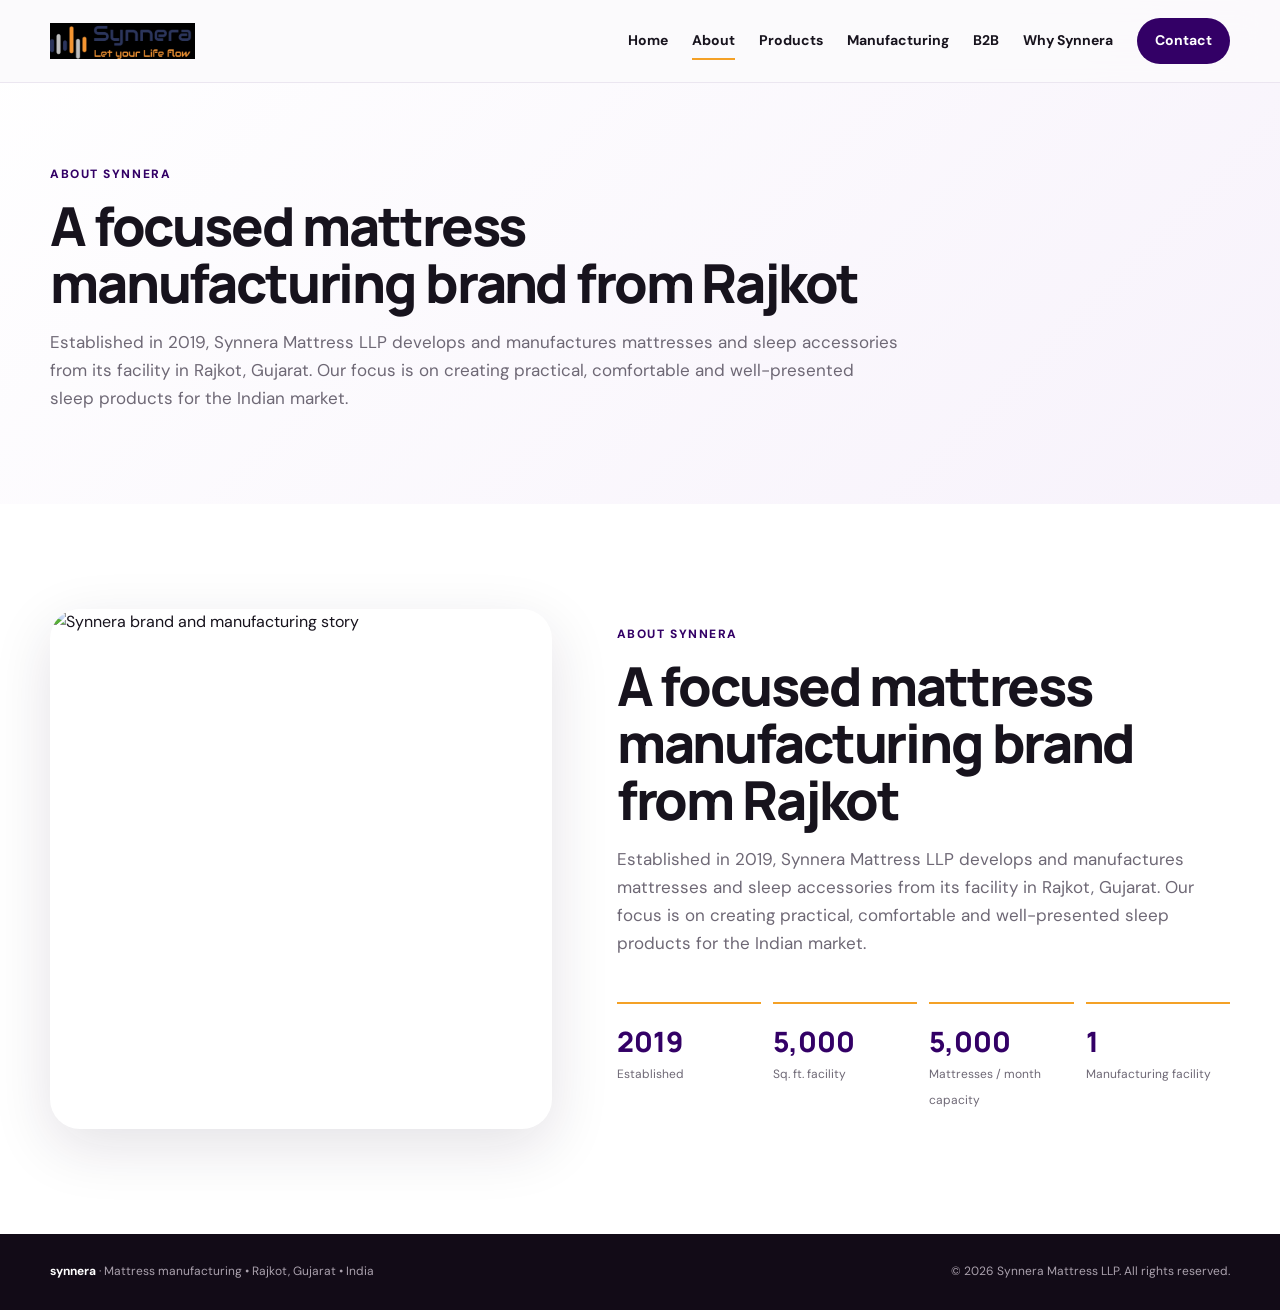
==== about.html @ 36e6f5ad "Convert Synnera site to multi-page navigation with responsive mobile menu" ====
<!doctype html>
<html lang="en"><head>
  <meta charset="utf-8"><meta name="viewport" content="width=device-width,initial-scale=1"><meta name="theme-color" content="#330066">
  <meta name="description" content="About Synnera Mattress LLP, a focused mattress manufacturing brand from Rajkot, Gujarat.">
  <title>About | Synnera Mattress LLP</title><link rel="icon" href="/assets/synnera-logo.png">
  <link rel="preconnect" href="https://fonts.googleapis.com"><link rel="preconnect" href="https://fonts.gstatic.com" crossorigin>
  <link href="https://fonts.googleapis.com/css2?family=DM+Sans:wght@400;500;600;700&family=Manrope:wght@500;600;700;800&display=swap" rel="stylesheet"><link rel="stylesheet" href="/styles.css">
</head><body><div id="app"><div class="loading"><span></span><span></span><span></span></div></div><script src="/app.js"></script></body></html>
---- styles.css ----
:root{--purple:#330066;--gold:#f4a126;--ink:#17131d;--muted:#6e6875;--paper:#fbfafc;--line:#e9e4ed;--white:#fff;--shadow:0 18px 60px rgba(31,14,52,.12);--radius:26px}
*{box-sizing:border-box}html{scroll-behavior:smooth}body{margin:0;background:var(--paper);color:var(--ink);font-family:"DM Sans",sans-serif;line-height:1.65}a{color:inherit;text-decoration:none}img{max-width:100%;display:block}.container{width:min(1180px,calc(100% - 48px));margin:auto}.nav{position:fixed;z-index:20;top:0;left:0;right:0;background:rgba(251,250,252,.9);backdrop-filter:blur(18px);border-bottom:1px solid rgba(51,0,102,.08)}.nav-inner{height:82px;display:flex;align-items:center;justify-content:space-between}.brand-link{display:block}.logo{width:145px;max-height:55px;object-fit:contain}.nav-links{display:flex;align-items:center;gap:24px;font-size:14px;font-weight:700}.nav-links a{padding:9px 0;position:relative}.nav-links a:after{content:"";position:absolute;left:0;right:100%;bottom:2px;height:2px;background:var(--gold);transition:right .2s}.nav-links a:hover:after,.nav-links a.active:after{right:0}.nav-links .nav-cta{color:#fff;background:var(--purple);border-radius:99px;padding:11px 18px}.nav-links .nav-cta:after{display:none}.menu{display:none;border:0;background:none;padding:10px;cursor:pointer}.menu span{display:block;width:24px;height:2px;background:var(--purple);margin:5px 0;transition:.2s}.menu.is-open span:first-child{transform:translateY(7px) rotate(45deg)}.menu.is-open span:nth-child(2){opacity:0}.menu.is-open span:last-child{transform:translateY(-7px) rotate(-45deg)}.hero{padding:150px 0 80px;position:relative;overflow:hidden;background:radial-gradient(circle at 78% 30%,rgba(244,161,38,.16),transparent 30%),linear-gradient(135deg,#fff 0%,#f7f2fb 100%)}.hero-grid{display:grid;grid-template-columns:1fr 1fr;gap:75px;align-items:center}.eyebrow{color:var(--purple);font-weight:800;text-transform:uppercase;letter-spacing:.13em;font-size:12px}.hero h1{font:800 clamp(52px,7vw,92px)/.94 Manrope,sans-serif;letter-spacing:-.06em;margin:15px 0}.hero h2{font:700 clamp(20px,2.5vw,31px)/1.2 Manrope,sans-serif;margin:0 0 20px;color:var(--purple)}.lead{font-size:18px;max-width:620px;color:var(--muted)}.actions{display:flex;flex-wrap:wrap;gap:12px;margin-top:30px}.btn{border:0;border-radius:99px;padding:14px 22px;font:700 14px "DM Sans",sans-serif;display:inline-block;cursor:pointer}.btn-primary{background:var(--gold);color:#241300}.btn-secondary{border:1px solid var(--purple);color:var(--purple)}.hero-photo,.about-photo,.factory-photo{border-radius:30px;overflow:hidden;position:relative;box-shadow:var(--shadow)}.hero-photo{min-height:530px}.hero-photo img,.about-photo img,.factory-photo img{width:100%;height:100%;object-fit:cover}.hero-badge{position:absolute;left:20px;bottom:20px;background:#fff;padding:15px 18px;border-radius:16px;box-shadow:var(--shadow)}.hero-badge strong,.hero-badge small{display:block}.hero-badge small{color:var(--muted);font-size:12px}.home-links,.about,.products,.capabilities,.why{padding:105px 0}.home-links{background:#fff}.section-head{max-width:780px;margin-bottom:45px}.section-head h2,.page-intro h2{font:800 clamp(34px,4.2vw,56px)/1.06 Manrope,sans-serif;letter-spacing:-.04em;margin:12px 0 16px}.section-head p{color:var(--muted);font-size:17px}.link-grid{display:grid;grid-template-columns:repeat(3,1fr);gap:18px}.link-grid a{border:1px solid var(--line);border-radius:22px;padding:28px;background:var(--paper);transition:transform .2s,box-shadow .2s}.link-grid a:hover{transform:translateY(-4px);box-shadow:var(--shadow)}.link-grid span,.why-icon{color:var(--gold);font-weight:800}.link-grid h3{font:700 23px/1.2 Manrope,sans-serif;color:var(--purple)}.link-grid p{color:var(--muted)}.page-intro{padding:165px 0 75px;background:linear-gradient(135deg,#fff,#f7f2fb)}.page-intro .section-head{margin:0;max-width:850px}.about{background:#fff}.about-grid{display:grid;grid-template-columns:.9fr 1.1fr;gap:65px;align-items:center}.about-photo{height:520px}.stats{display:grid;grid-template-columns:repeat(4,1fr);gap:12px;margin-top:30px}.stat{padding-top:18px;border-top:2px solid var(--gold)}.stat strong{display:block;color:var(--purple);font:800 28px Manrope,sans-serif}.stat span{font-size:12px;color:var(--muted)}.products{background:var(--paper)}.product-grid{display:grid;grid-template-columns:repeat(3,1fr);gap:22px}.product-card{background:#fff;border:1px solid var(--line);border-radius:26px;overflow:hidden}.product-card>img{height:230px;width:100%;object-fit:cover}.product-body{padding:22px}.pill{font-size:11px;color:var(--purple);font-weight:800;text-transform:uppercase;letter-spacing:.1em}.product-body h3{font:700 22px/1.2 Manrope,sans-serif;margin:9px 0}.product-body p,.step p,.why-card p{color:var(--muted)}.features{display:flex;flex-wrap:wrap;gap:7px}.features span{background:#f3edf8;border-radius:99px;padding:5px 9px;font-size:11px}.manufacturing{padding:105px 0;background:#1a1021;color:#fff}.manufacturing .eyebrow{color:var(--gold)}.manufacturing .section-head p{color:#c6becb}.manufacturing-grid{display:grid;grid-template-columns:1fr .9fr;gap:60px;align-items:center}.steps{display:grid;gap:18px}.step{display:flex;gap:16px}.step-num{color:var(--gold);font-weight:800;font-size:13px;min-width:28px}.step h3{margin:0;font:700 20px Manrope,sans-serif}.step p{margin:5px 0}.factory-photo{height:560px}.capabilities{background:linear-gradient(135deg,#f7f0fb,#fff)}.cap-grid{display:grid;grid-template-columns:.9fr 1.1fr;gap:55px;align-items:start}.cap-list{display:grid;grid-template-columns:repeat(2,1fr);gap:12px}.cap-item{padding:19px 20px;background:#fff;border:1px solid var(--line);border-radius:14px;font-weight:700;color:var(--purple)}.why{background:#fff}.why-grid{display:grid;grid-template-columns:repeat(3,1fr);gap:18px}.why-card{padding:27px;border:1px solid var(--line);border-radius:22px}.why-icon{font-size:18px}.why-card h3{font:700 20px Manrope,sans-serif}.contact{padding:105px 0;background:var(--purple);color:#fff}.contact .eyebrow{color:var(--gold)}.contact h2{font:800 clamp(38px,4vw,58px)/1.05 Manrope,sans-serif;letter-spacing:-.04em}.contact-copy{color:#ddd2e2;max-width:560px}.contact-grid{display:grid;grid-template-columns:1fr .9fr;gap:60px;align-items:start}.contact-links{display:grid;gap:10px;margin-top:28px}.contact-links a{color:#fff}.form{background:#fff;color:var(--ink);padding:30px;border-radius:24px}.form h3{font:700 24px Manrope,sans-serif;margin-top:0}.field{display:grid;gap:5px;margin:13px 0}.field label{font-size:12px;font-weight:700}.field input,.field textarea{border:1px solid var(--line);border-radius:10px;padding:12px;font:inherit}.field textarea{min-height:110px;resize:vertical}.form-note{font-size:11px;color:#777;margin:12px 0 0}.hidden{display:none}footer{background:#120b17;color:#aaa1ad;padding:28px 0}.footer-inner{display:flex;justify-content:space-between;gap:20px;align-items:center;font-size:12px}.footer-inner strong{color:#fff}.loading{padding:140px;text-align:center}.loading span{display:inline-block;width:8px;height:8px;background:var(--gold);border-radius:50%;margin:4px;animation:b 1s infinite alternate}.loading span:nth-child(2){animation-delay:.2s}.loading span:nth-child(3){animation-delay:.4s}@keyframes b{to{transform:translateY(-8px)}}.error{font-family:Arial;padding:40px;max-width:800px;margin:auto}
@media(max-width:900px){.container{width:min(100% - 36px,1180px)}.menu{display:block}.nav-links{display:none;position:absolute;top:82px;left:0;right:0;padding:14px 18px 22px;background:rgba(251,250,252,.98);border-bottom:1px solid var(--line);box-shadow:0 16px 30px rgba(31,14,52,.1);flex-direction:column;align-items:stretch;gap:4px}.nav-links.mobile-open{display:flex}.nav-links a{padding:12px 4px}.nav-links .nav-cta{padding:12px 15px;text-align:center;margin-top:5px}.hero{padding-top:130px}.hero-grid,.about-grid,.manufacturing-grid,.cap-grid,.contact-grid{grid-template-columns:1fr}.hero-photo{min-height:420px}.factory-photo{height:400px}.product-grid{grid-template-columns:repeat(2,1fr)}.why-grid{grid-template-columns:repeat(2,1fr)}}
@media(max-width:620px){.container{width:min(100% - 28px,1180px)}.hero h1{font-size:52px}.hero-grid{gap:34px}.home-links,.about,.products,.capabilities,.why,.manufacturing,.contact{padding:75px 0}.page-intro{padding:135px 0 55px}.product-grid,.why-grid,.link-grid,.cap-list{grid-template-columns:1fr}.stats{grid-template-columns:repeat(2,1fr)}.hero-photo{min-height:330px}.about-photo{height:360px}.factory-photo{height:300px}.footer-inner{align-items:flex-start;flex-direction:column}.logo{width:125px}}
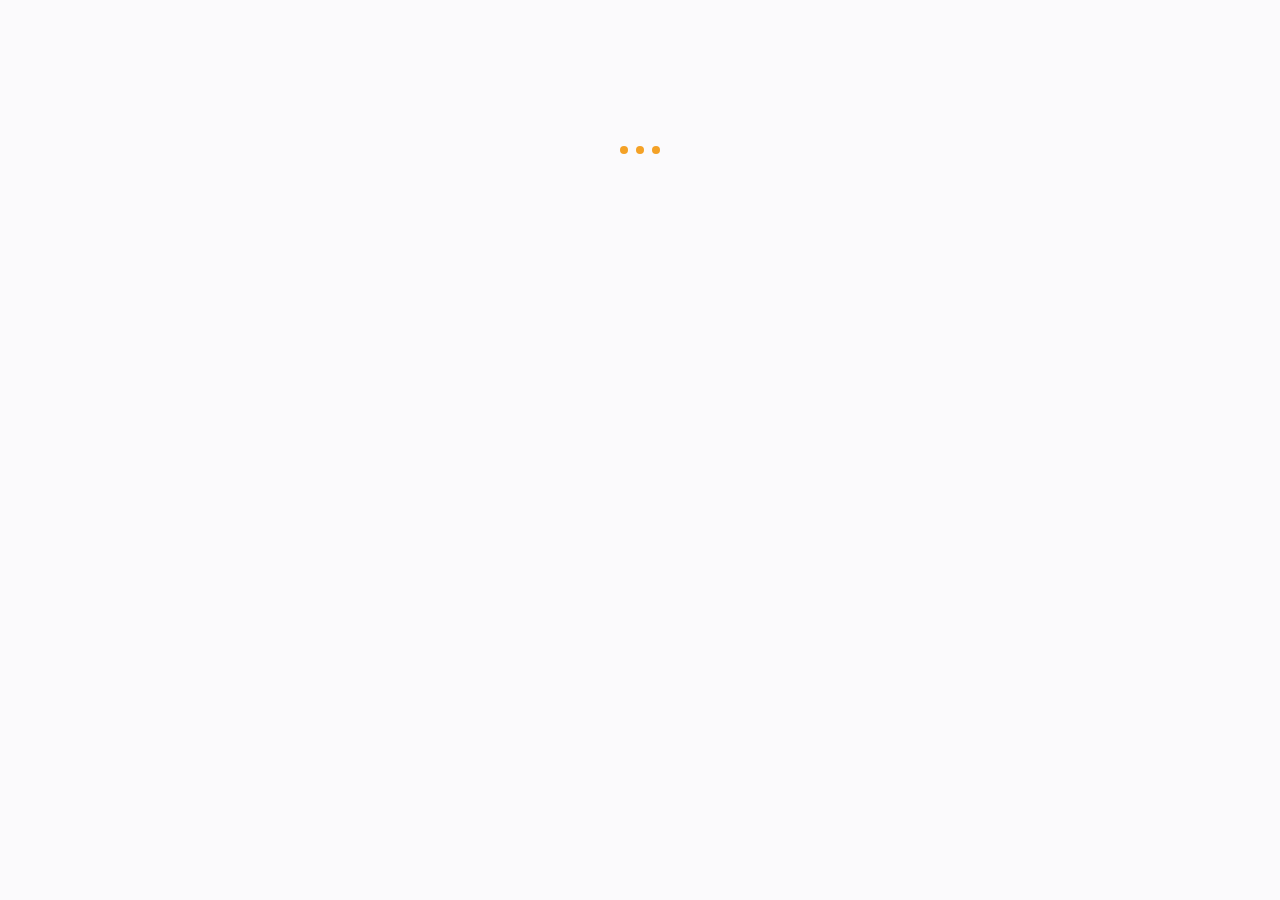
==== commit 7d81f282: "Switch Synnera logo references from PNG to SVG asset and update favicon usage" ====
--- a/about.html
+++ b/about.html
@@ -2,7 +2,7 @@
 <html lang="en"><head>
   <meta charset="utf-8"><meta name="viewport" content="width=device-width,initial-scale=1"><meta name="theme-color" content="#330066">
   <meta name="description" content="About Synnera Mattress LLP, a focused mattress manufacturing brand from Rajkot, Gujarat.">
-  <title>About | Synnera Mattress LLP</title><link rel="icon" href="/assets/synnera-logo.png">
+  <title>About | Synnera Mattress LLP</title><link rel="icon" type="image/svg+xml" href="/assets/synnera-logo.svg">
   <link rel="preconnect" href="https://fonts.googleapis.com"><link rel="preconnect" href="https://fonts.gstatic.com" crossorigin>
   <link href="https://fonts.googleapis.com/css2?family=DM+Sans:wght@400;500;600;700&family=Manrope:wght@500;600;700;800&display=swap" rel="stylesheet"><link rel="stylesheet" href="/styles.css">
 </head><body><div id="app"><div class="loading"><span></span><span></span><span></span></div></div><script src="/app.js"></script></body></html>
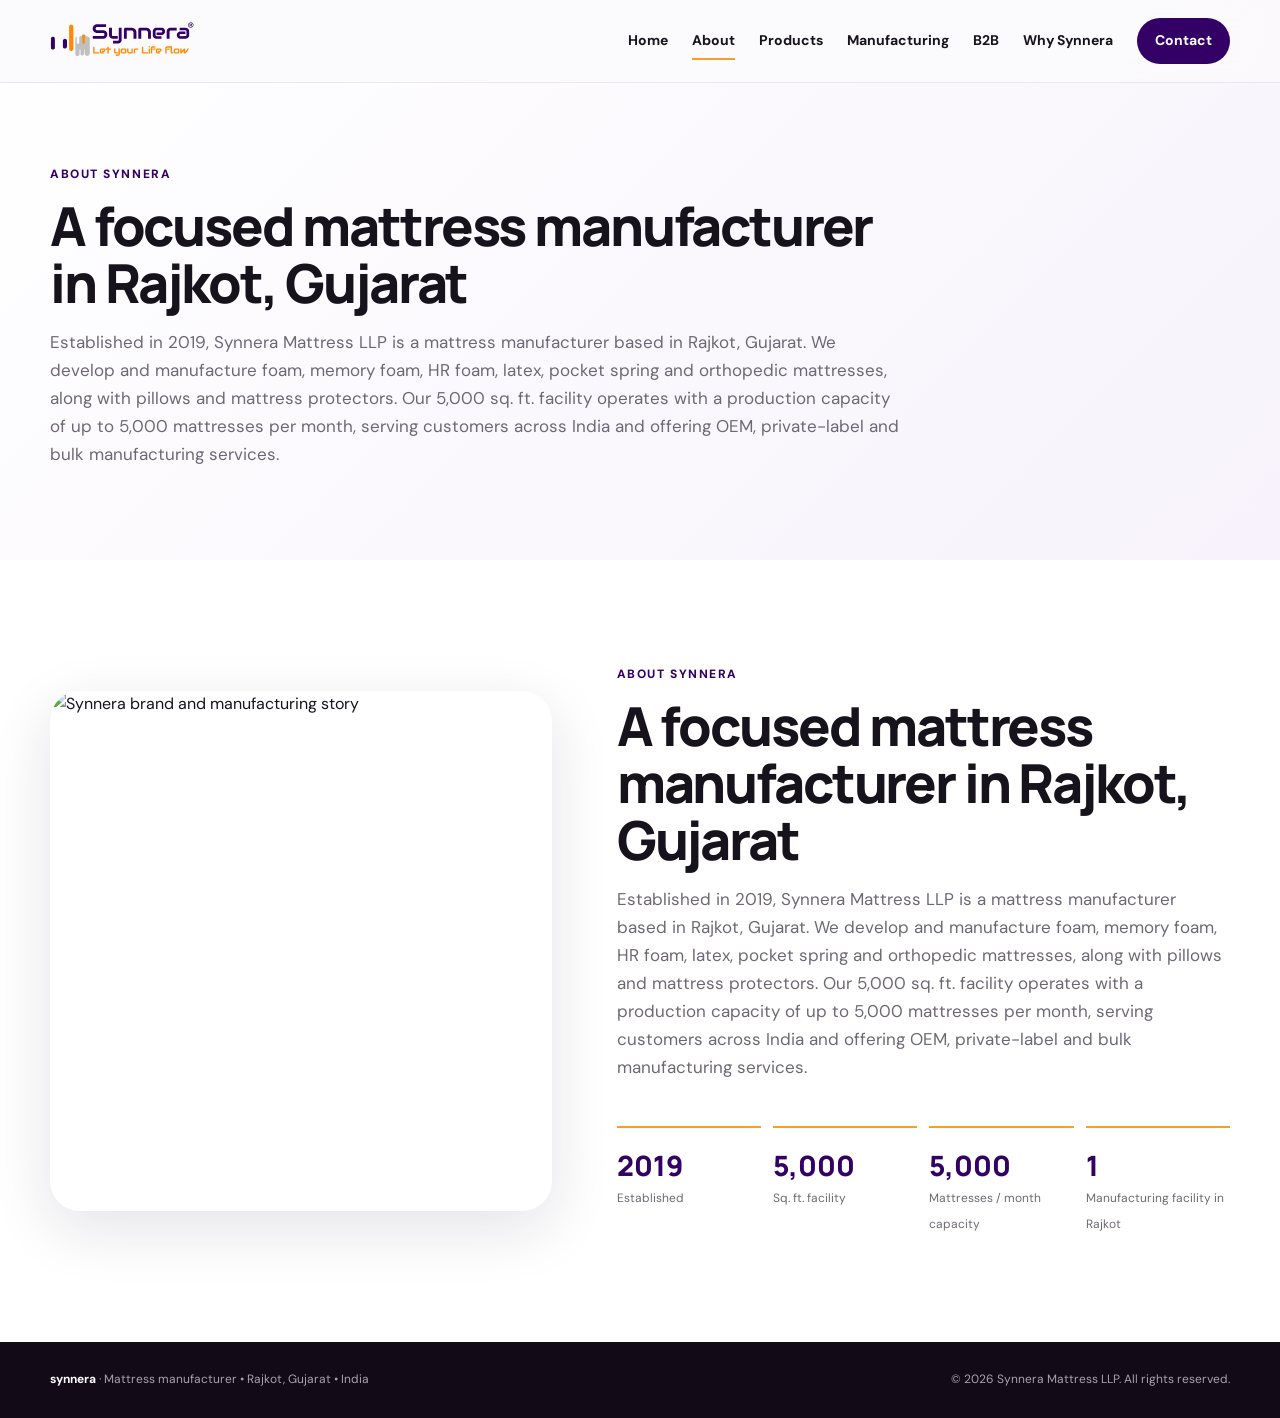
==== commit c2c92795: "Improve technical and on-page SEO for Synnera website" ====
--- a/about.html
+++ b/about.html
@@ -1,8 +1,41 @@
 <!doctype html>
-<html lang="en"><head>
-  <meta charset="utf-8"><meta name="viewport" content="width=device-width,initial-scale=1"><meta name="theme-color" content="#330066">
-  <meta name="description" content="About Synnera Mattress LLP, a focused mattress manufacturing brand from Rajkot, Gujarat.">
-  <title>About | Synnera Mattress LLP</title><link rel="icon" type="image/svg+xml" href="/assets/synnera-logo.svg">
-  <link rel="preconnect" href="https://fonts.googleapis.com"><link rel="preconnect" href="https://fonts.gstatic.com" crossorigin>
-  <link href="https://fonts.googleapis.com/css2?family=DM+Sans:wght@400;500;600;700&family=Manrope:wght@500;600;700;800&display=swap" rel="stylesheet"><link rel="stylesheet" href="/styles.css">
-</head><body><div id="app"><div class="loading"><span></span><span></span><span></span></div></div><script src="/app.js"></script></body></html>
+<html lang="en">
+<head>
+  <meta charset="utf-8">
+  <meta name="viewport" content="width=device-width,initial-scale=1">
+  <meta name="theme-color" content="#330066">
+  <title>About Synnera | Mattress Manufacturing Company in Rajkot</title>
+  <meta name="description" content="Learn about Synnera Mattress LLP, a mattress manufacturing company established in 2019 in Rajkot, Gujarat, serving customers and B2B partners across India.">
+  <meta name="robots" content="index, follow">
+  <link rel="canonical" href="https://synnera.com/about.html">
+  <meta property="og:title" content="About Synnera | Mattress Manufacturing Company in Rajkot">
+  <meta property="og:description" content="Learn about Synnera Mattress LLP, a mattress manufacturing company established in 2019 in Rajkot, Gujarat.">
+  <meta property="og:url" content="https://synnera.com/about.html">
+  <meta property="og:type" content="website">
+  <meta property="og:site_name" content="Synnera">
+  <meta property="og:image" content="https://synnera.com/assets/synnera-logo.svg">
+  <meta name="twitter:card" content="summary_large_image">
+  <meta name="twitter:title" content="About Synnera | Mattress Manufacturing Company in Rajkot">
+  <meta name="twitter:description" content="Learn about Synnera Mattress LLP, a mattress manufacturing company established in 2019 in Rajkot, Gujarat.">
+  <meta name="twitter:image" content="https://synnera.com/assets/synnera-logo.svg">
+  <link rel="icon" type="image/svg+xml" href="/assets/synnera-logo.svg">
+  <link rel="preconnect" href="https://fonts.googleapis.com">
+  <link rel="preconnect" href="https://fonts.gstatic.com" crossorigin>
+  <link href="https://fonts.googleapis.com/css2?family=DM+Sans:wght@400;500;600;700&family=Manrope:wght@500;600;700;800&display=swap" rel="stylesheet">
+  <link rel="stylesheet" href="/styles.css">
+  <script type="application/ld+json">
+  {
+    "@context": "https://schema.org",
+    "@type": "BreadcrumbList",
+    "itemListElement": [
+      {"@type": "ListItem", "position": 1, "name": "Home", "item": "https://synnera.com/"},
+      {"@type": "ListItem", "position": 2, "name": "About", "item": "https://synnera.com/about.html"}
+    ]
+  }
+  </script>
+</head>
+<body>
+  <div id="app"><div class="loading"><span></span><span></span><span></span></div></div>
+  <script src="/app.js"></script>
+</body>
+</html>
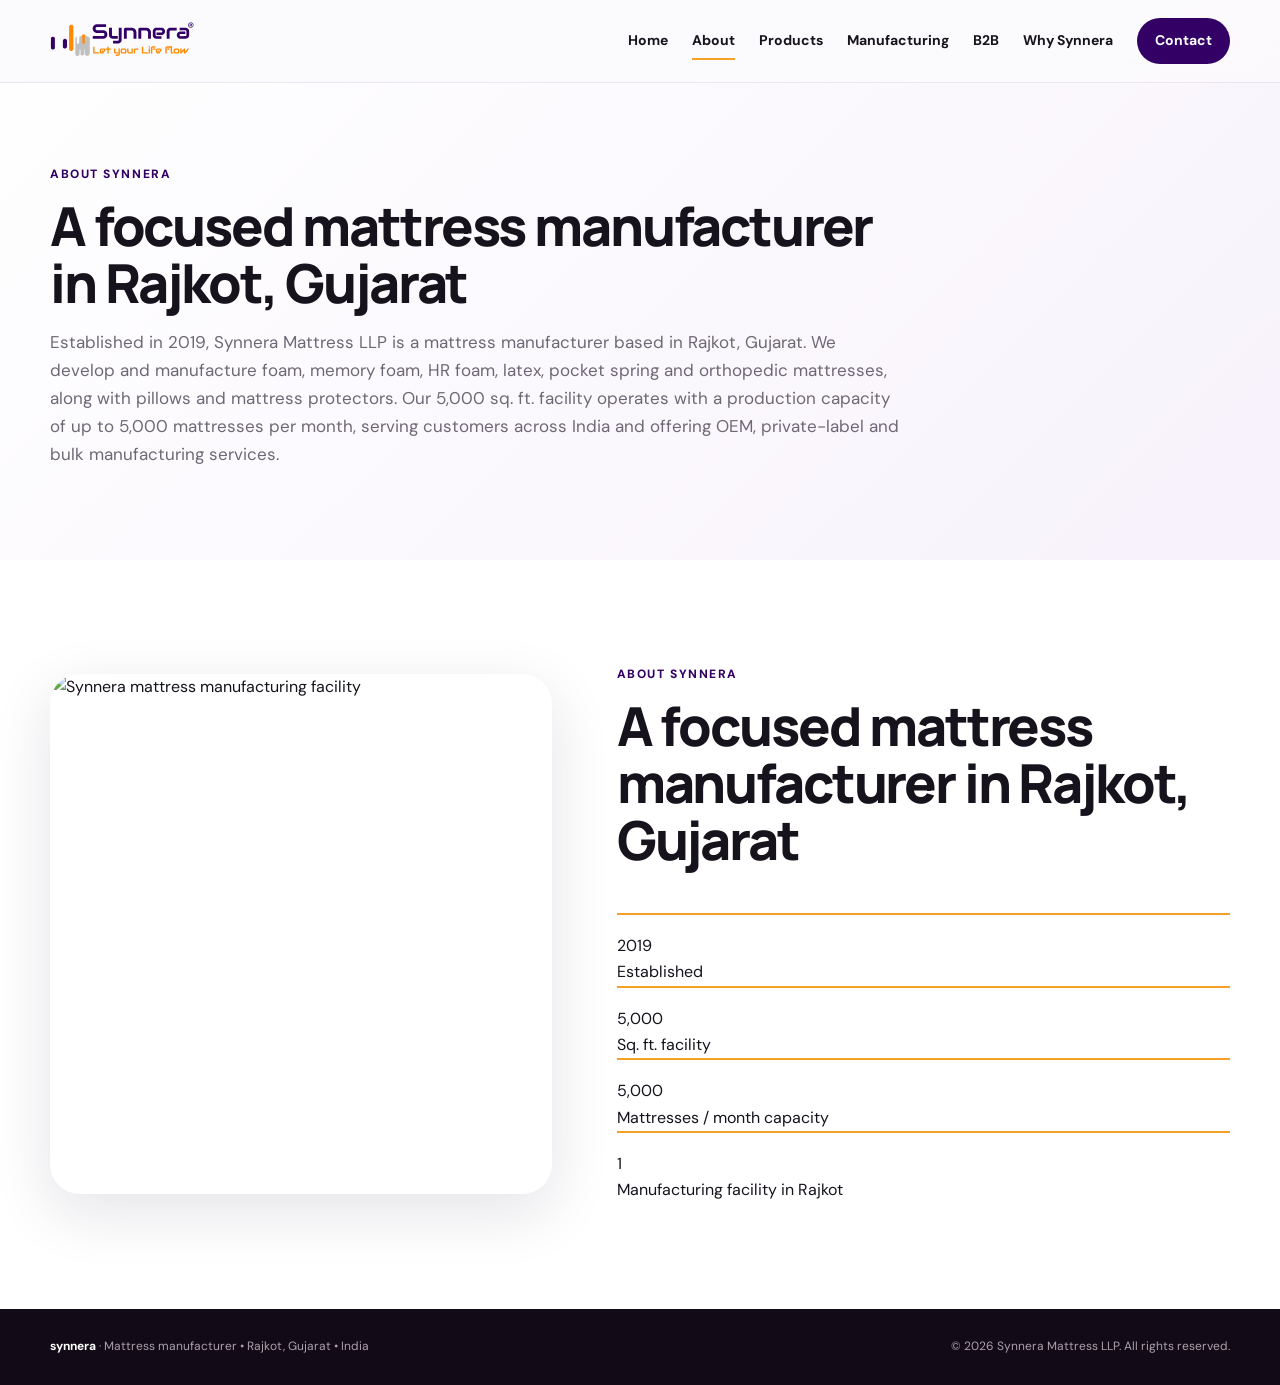
==== commit 3377d003: "SEO + AI/Entity Visibility Upgrade: Canonical www domain, fix JavaScript title overwrite, strengthen" ====
--- a/about.html
+++ b/about.html
@@ -7,17 +7,17 @@
   <title>About Synnera | Mattress Manufacturing Company in Rajkot</title>
   <meta name="description" content="Learn about Synnera Mattress LLP, a mattress manufacturing company established in 2019 in Rajkot, Gujarat, serving customers and B2B partners across India.">
   <meta name="robots" content="index, follow">
-  <link rel="canonical" href="https://synnera.com/about.html">
+  <link rel="canonical" href="https://www.synnera.com/about.html">
   <meta property="og:title" content="About Synnera | Mattress Manufacturing Company in Rajkot">
   <meta property="og:description" content="Learn about Synnera Mattress LLP, a mattress manufacturing company established in 2019 in Rajkot, Gujarat.">
-  <meta property="og:url" content="https://synnera.com/about.html">
+  <meta property="og:url" content="https://www.synnera.com/about.html">
   <meta property="og:type" content="website">
   <meta property="og:site_name" content="Synnera">
-  <meta property="og:image" content="https://synnera.com/assets/synnera-logo.svg">
+  <meta property="og:image" content="https://www.synnera.com/assets/synnera-logo.svg">
   <meta name="twitter:card" content="summary_large_image">
   <meta name="twitter:title" content="About Synnera | Mattress Manufacturing Company in Rajkot">
   <meta name="twitter:description" content="Learn about Synnera Mattress LLP, a mattress manufacturing company established in 2019 in Rajkot, Gujarat.">
-  <meta name="twitter:image" content="https://synnera.com/assets/synnera-logo.svg">
+  <meta name="twitter:image" content="https://www.synnera.com/assets/synnera-logo.svg">
   <link rel="icon" type="image/svg+xml" href="/assets/synnera-logo.svg">
   <link rel="preconnect" href="https://fonts.googleapis.com">
   <link rel="preconnect" href="https://fonts.gstatic.com" crossorigin>
@@ -28,8 +28,8 @@
     "@context": "https://schema.org",
     "@type": "BreadcrumbList",
     "itemListElement": [
-      {"@type": "ListItem", "position": 1, "name": "Home", "item": "https://synnera.com/"},
-      {"@type": "ListItem", "position": 2, "name": "About", "item": "https://synnera.com/about.html"}
+      {"@type": "ListItem", "position": 1, "name": "Home", "item": "https://www.synnera.com/"},
+      {"@type": "ListItem", "position": 2, "name": "About", "item": "https://www.synnera.com/about.html"}
     ]
   }
   </script>
@@ -38,4 +38,4 @@
   <div id="app"><div class="loading"><span></span><span></span><span></span></div></div>
   <script src="/app.js"></script>
 </body>
-</html>+</html>
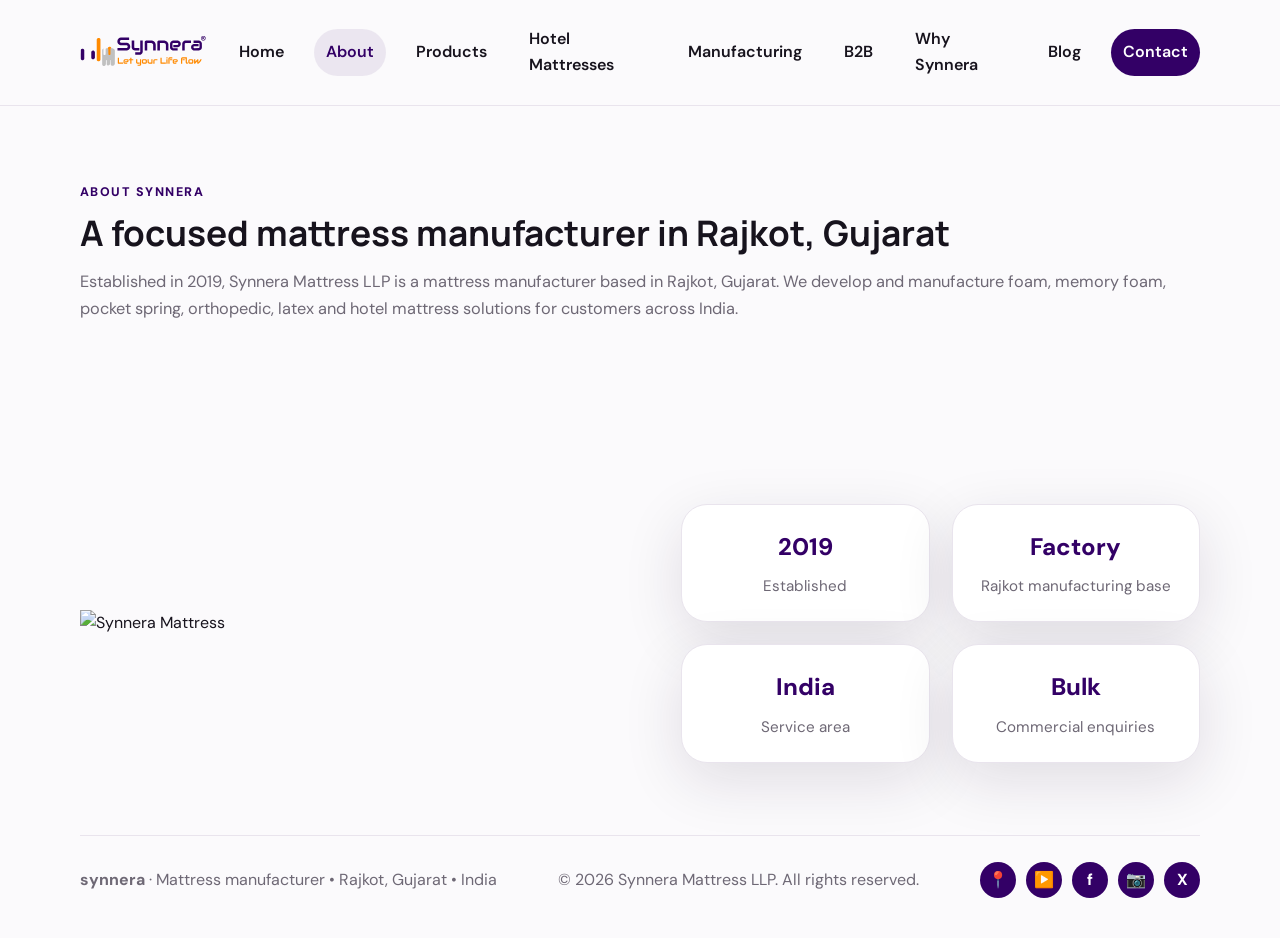
==== commit 2f3cfea3: "Fix Facebook/Twitter link previews by using JPG image instead of SVG" ====
--- a/about.html
+++ b/about.html
@@ -13,11 +13,14 @@
   <meta property="og:url" content="https://www.synnera.com/about.html">
   <meta property="og:type" content="website">
   <meta property="og:site_name" content="Synnera">
-  <meta property="og:image" content="https://www.synnera.com/assets/synnera-logo.svg">
+  <meta property="og:image" content="https://www.synnera.com/assets/og-image.jpg">
+  <meta property="og:image:width" content="1200">
+  <meta property="og:image:height" content="630">
+  <meta property="og:image:alt" content="Synnera - Let your Life Flow, mattress manufacturer in India">
   <meta name="twitter:card" content="summary_large_image">
   <meta name="twitter:title" content="About Synnera | Mattress Manufacturing Company in Rajkot">
   <meta name="twitter:description" content="Learn about Synnera Mattress LLP, a mattress manufacturing company established in 2019 in Rajkot, Gujarat.">
-  <meta name="twitter:image" content="https://www.synnera.com/assets/synnera-logo.svg">
+  <meta name="twitter:image" content="https://www.synnera.com/assets/og-image.jpg">
   <link rel="icon" type="image/svg+xml" href="/assets/synnera-logo.svg">
   <link rel="preconnect" href="https://fonts.googleapis.com">
   <link rel="preconnect" href="https://fonts.gstatic.com" crossorigin>
--- a/styles.css
+++ b/styles.css
@@ -1,4 +1,44 @@
- :root{--purple:#330066;--gold:#f4a126;--ink:#17131d;--muted:#6e6875;--paper:#fbfafc;--line:#e9e4ed;--white:#fff;--shadow:0 18px 60px rgba(31,14,52,.12);--radius:26px}
-*{box-sizing:border-box}html{scroll-behavior:smooth}body{margin:0;background:var(--paper);color:var(--ink);font-family:"DM Sans",sans-serif;line-height:1.65}a{color:inherit;text-decoration:none}img{max-width:100%;display:block}.container{width:min(1180px,calc(100% - 48px));margin:auto}.nav{position:fixed;z-index:20;top:0;left:0;right:0;background:rgba(251,250,252,.9);backdrop-filter:blur(18px);border-bottom:1px solid rgba(51,0,102,.08)}.nav-inner{height:82px;display:flex;align-items:center;justify-content:space-between}.brand-link{display:block}.logo{width:145px;max-height:55px;object-fit:contain}.nav-links{display:flex;align-items:center;gap:24px;font-size:14px;font-weight:700}.nav-links a{padding:9px 0;position:relative}.nav-links a:after{content:"";position:absolute;left:0;right:100%;bottom:2px;height:2px;background:var(--gold);transition:right .2s}.nav-links a:hover:after,.nav-links a.active:after{right:0}.nav-links .nav-cta{color:#fff;background:var(--purple);border-radius:99px;padding:11px 18px}.nav-links .nav-cta:after{display:none}.menu{display:none;border:0;background:none;padding:10px;cursor:pointer}.menu span{display:block;width:24px;height:2px;background:var(--purple);margin:5px 0;transition:.2s}.menu.is-open span:first-child{transform:translateY(7px) rotate(45deg)}.menu.is-open span:nth-child(2){opacity:0}.menu.is-open span:last-child{transform:translateY(-7px) rotate(-45deg)}.hero{padding:150px 0 80px;position:relative;overflow:hidden;background:radial-gradient(circle at 78% 30%,rgba(244,161,38,.16),transparent 30%),linear-gradient(135deg,#fff 0%,#f7f2fb 100%)}.hero-grid{display:grid;grid-template-columns:1fr 1fr;gap:75px;align-items:center}.eyebrow{color:var(--purple);font-weight:800;text-transform:uppercase;letter-spacing:.13em;font-size:12px}.hero h1{font:800 clamp(52px,7vw,92px)/.94 Manrope,sans-serif;letter-spacing:-.06em;margin:15px 0}.hero h2{font:700 clamp(20px,2.5vw,31px)/1.2 Manrope,sans-serif;margin:0 0 20px;color:var(--purple)}.lead{font-size:18px;max-width:620px;color:var(--muted)}.actions{display:flex;flex-wrap:wrap;gap:12px;margin-top:30px}.btn{border:0;border-radius:99px;padding:14px 22px;font:700 14px "DM Sans",sans-serif;display:inline-block;cursor:pointer}.btn-primary{background:var(--gold);color:#241300}.btn-secondary{border:1px solid var(--purple);color:var(--purple)}.hero-photo,.about-photo,.factory-photo{border-radius:30px;overflow:hidden;position:relative;box-shadow:var(--shadow)}.hero-photo{min-height:530px}.hero-photo img,.about-photo img,.factory-photo img{width:100%;height:100%;object-fit:cover}.hero-badge{position:absolute;left:20px;bottom:20px;background:#fff;padding:15px 18px;border-radius:16px;box-shadow:var(--shadow)}.hero-badge strong,.hero-badge small{display:block}.hero-badge small{color:var(--muted);font-size:12px}.home-links,.about,.products,.capabilities,.why{padding:105px 0}.home-links{background:#fff}.section-head{max-width:780px;margin-bottom:45px}.section-head h2,.page-intro h2{font:800 clamp(34px,4.2vw,56px)/1.06 Manrope,sans-serif;letter-spacing:-.04em;margin:12px 0 16px}.section-head p{color:var(--muted);font-size:17px}.link-grid{display:grid;grid-template-columns:repeat(3,1fr);gap:18px}.link-grid a{border:1px solid var(--line);border-radius:22px;padding:28px;background:var(--paper);transition:transform .2s,box-shadow .2s}.link-grid a:hover{transform:translateY(-4px);box-shadow:var(--shadow)}.link-grid span,.why-icon{color:var(--gold);font-weight:800}.link-grid h3{font:700 23px/1.2 Manrope,sans-serif;color:var(--purple)}.link-grid p{color:var(--muted)}.page-intro{padding:165px 0 75px;background:linear-gradient(135deg,#fff,#f7f2fb)}.page-intro .section-head{margin:0;max-width:850px}.about{background:#fff}.about-grid{display:grid;grid-template-columns:.9fr 1.1fr;gap:65px;align-items:center}.about-photo{height:520px}.stats{display:grid;grid-template-columns:repeat(4,1fr);gap:12px;margin-top:30px}.stat{padding-top:18px;border-top:2px solid var(--gold)}.stat strong{display:block;color:var(--purple);font:800 28px Manrope,sans-serif}.stat span{font-size:12px;color:var(--muted)}.products{background:var(--paper)}.product-grid{display:grid;grid-template-columns:repeat(3,1fr);gap:22px}.product-card{background:#fff;border:1px solid var(--line);border-radius:26px;overflow:hidden}.product-card>img{height:230px;width:100%;object-fit:cover}.product-body{padding:22px}.pill{font-size:11px;color:var(--purple);font-weight:800;text-transform:uppercase;letter-spacing:.1em}.product-body h3{font:700 22px/1.2 Manrope,sans-serif;margin:9px 0}.product-body p,.step p,.why-card p{color:var(--muted)}.features{display:flex;flex-wrap:wrap;gap:7px}.features span{background:#f3edf8;border-radius:99px;padding:5px 9px;font-size:11px}.manufacturing{padding:105px 0;background:#1a1021;color:#fff}.manufacturing .eyebrow{color:var(--gold)}.manufacturing .section-head p{color:#c6becb}.manufacturing-grid{display:grid;grid-template-columns:1fr .9fr;gap:60px;align-items:center}.steps{display:grid;gap:18px}.step{display:flex;gap:16px}.step-num{color:var(--gold);font-weight:800;font-size:13px;min-width:28px}.step h3{margin:0;font:700 20px Manrope,sans-serif}.step p{margin:5px 0}.factory-photo{height:560px}.capabilities{background:linear-gradient(135deg,#f7f0fb,#fff)}.cap-grid{display:grid;grid-template-columns:.9fr 1.1fr;gap:55px;align-items:start}.cap-list{display:grid;grid-template-columns:repeat(2,1fr);gap:12px}.cap-item{padding:19px 20px;background:#fff;border:1px solid var(--line);border-radius:14px;font-weight:700;color:var(--purple)}.why{background:#fff}.why-grid{display:grid;grid-template-columns:repeat(3,1fr);gap:18px}.why-card{padding:27px;border:1px solid var(--line);border-radius:22px}.why-icon{font-size:18px}.why-card h3{font:700 20px Manrope,sans-serif}.contact{padding:105px 0;background:var(--purple);color:#fff}.contact .eyebrow{color:var(--gold)}.contact h2{font:800 clamp(38px,4vw,58px)/1.05 Manrope,sans-serif;letter-spacing:-.04em}.contact-copy{color:#ddd2e2;max-width:560px}.contact-grid{display:grid;grid-template-columns:1fr .9fr;gap:60px;align-items:start}.contact-links{display:grid;gap:10px;margin-top:28px}.contact-links a{color:#fff}.form{background:#fff;color:var(--ink);padding:30px;border-radius:24px}.form h3{font:700 24px Manrope,sans-serif;margin-top:0}.field{display:grid;gap:5px;margin:13px 0}.field label{font-size:12px;font-weight:700}.field input,.field textarea{border:1px solid var(--line);border-radius:10px;padding:12px;font:inherit}.field textarea{min-height:110px;resize:vertical}.form-note{font-size:11px;color:#777;margin:12px 0 0}.hidden{display:none}footer{background:#120b17;color:#aaa1ad;padding:28px 0}.footer-inner{display:flex;justify-content:space-between;gap:20px;align-items:center;font-size:12px}.footer-inner strong{color:#fff}.loading{padding:140px;text-align:center}.loading span{display:inline-block;width:8px;height:8px;background:var(--gold);border-radius:50%;margin:4px;animation:b 1s infinite alternate}.loading span:nth-child(2){animation-delay:.2s}.loading span:nth-child(3){animation-delay:.4s}@keyframes b{to{transform:translateY(-8px)}}.error{font-family:Arial;padding:40px;max-width:800px;margin:auto}
-@media(max-width:900px){.container{width:min(100% - 36px,1180px)}.menu{display:block}.nav-links{display:none;position:absolute;top:82px;left:0;right:0;padding:14px 18px 22px;background:rgba(251,250,252,.98);border-bottom:1px solid var(--line);box-shadow:0 16px 30px rgba(31,14,52,.1);flex-direction:column;align-items:stretch;gap:4px}.nav-links.mobile-open{display:flex}.nav-links a{padding:12px 4px}.nav-links .nav-cta{padding:12px 15px;text-align:center;margin-top:5px}.hero{padding-top:130px}.hero-grid,.about-grid,.manufacturing-grid,.cap-grid,.contact-grid{grid-template-columns:1fr}.hero-photo{min-height:420px}.factory-photo{height:400px}.product-grid{grid-template-columns:repeat(2,1fr)}.why-grid{grid-template-columns:repeat(2,1fr)}}
-@media(max-width:620px){.container{width:min(100% - 28px,1180px)}.hero h1{font-size:52px}.hero-grid{gap:34px}.home-links,.about,.products,.capabilities,.why,.manufacturing,.contact{padding:75px 0}.page-intro{padding:135px 0 55px}.product-grid,.why-grid,.link-grid,.cap-list{grid-template-columns:1fr}.stats{grid-template-columns:repeat(2,1fr)}.hero-photo{min-height:330px}.about-photo{height:360px}.factory-photo{height:300px}.footer-inner{align-items:flex-start;flex-direction:column}.logo{width:125px}}
+  :root{--purple:#330066;--gold:#f4a126;--ink:#17131d;--muted:#6e6875;--paper:#fbfafc;--line:#e9e4ed;--white:#fff;--shadow:0 18px 60px rgba(31,14,52,.12);--radius:26px}
+*{box-sizing:border-box}html{scroll-behavior:smooth}body{margin:0;background:var(--paper);color:var(--ink);font-family:"DM Sans",sans-serif;line-height:1.65}a{color:inherit;text-decoration:none}img{max-width:100%;display:block}input,textarea,button{font:inherit}.container{width:min(1120px,calc(100% - 32px));margin:0 auto}.nav{position:sticky;top:0;z-index:20;background:rgba(251,250,252,.9);backdrop-filter:blur(10px);border-bottom:1px solid var(--line)}.nav-inner{display:flex;align-items:center;justify-content:space-between;gap:20px;padding:16px 0}.brand-link{display:flex;align-items:center}.logo{width:130px;height:auto}.nav-links{display:flex;align-items:center;gap:18px}.nav-links a{padding:10px 12px;border-radius:999px;color:var(--ink);font-weight:600;transition:.2s}.nav-links a:hover,.nav-links a.active{background:rgba(51,0,102,.08);color:var(--purple)}.nav-cta{background:var(--purple);color:var(--white)!important}.hero,.page-intro,.about,.products,.manufacturing,.capabilities,.contact,.hotel-content,.hotel-contact,.why,.faq{padding:72px 0}.hero-grid,.about-grid,.manufacturing-grid,.cap-grid,.contact-grid,.hotel-grid{display:grid;grid-template-columns:1.05fr .95fr;gap:28px;align-items:center}.eyebrow{display:inline-block;font-size:.78rem;letter-spacing:.12em;text-transform:uppercase;color:var(--purple);font-weight:800;margin-bottom:12px}.section-head h1,.section-head h2,.hero h1,.hero h2,.page-intro h1,.page-intro h2{margin:0 0 14px;color:var(--purple);font-family:"Manrope",sans-serif;line-height:1.1}.hero h1,.page-intro h1{font-size:clamp(2.3rem,5vw,4rem)}.hero h2,.section-head h2{font-size:clamp(1.55rem,3vw,2.2rem);color:var(--ink)}.hero p,.section-head p,.page-intro p,.about p,.manufacturing p,.capabilities p,.contact p,.faq p,.hotel-content p,.why-card p{color:var(--muted);font-size:1.02rem}.hero-cta,.product-action,.contact-actions{display:flex;flex-wrap:wrap;gap:12px;margin-top:20px}.btn{display:inline-flex;align-items:center;justify-content:center;padding:12px 18px;border-radius:999px;border:1px solid transparent;font-weight:800;transition:.2s;cursor:pointer;text-decoration:none}.btn-primary{background:var(--purple);color:var(--white);box-shadow:0 12px 24px rgba(51,0,102,.18)}.btn-secondary{background:transparent;border-color:var(--line);color:var(--purple)}.btn-whatsapp{background:#25d366;color:#fff;box-shadow:0 12px 24px rgba(37,211,102,.24)}.product-grid,.why-grid,.faq-grid,.stats-grid,.steps-grid{display:grid;grid-template-columns:repeat(auto-fit,minmax(240px,1fr));gap:22px}.product-card,.why-card,.faq-item,.step,.stat{background:#fff;border:1px solid var(--line);border-radius:var(--radius);box-shadow:var(--shadow);overflow:hidden}.product-image{height:220px;overflow:hidden;border-bottom:1px solid var(--line)}.product-image img{width:100%;height:100%;object-fit:cover}.product-info{padding:20px}.product-category{display:inline-block;padding:6px 10px;border-radius:999px;background:rgba(244,161,38,.15);color:var(--purple);font-size:.8rem;font-weight:800;margin-bottom:10px}.product-card h3{margin:0 0 10px;font-size:1.25rem;color:var(--ink)}.product-card p{margin:0;color:var(--muted)}.product-features{list-style:none;padding:0;margin:14px 0 0;display:grid;gap:8px}.product-features li{position:relative;padding-left:18px;color:var(--ink)}.product-features li:before{content:"•";position:absolute;left:0;color:var(--gold);font-size:1.4rem;line-height:1}.product-action{padding:0 20px 20px}.steps-grid{grid-template-columns:repeat(auto-fit,minmax(220px,1fr))}.step{padding:20px}.step-number{font-size:1.8rem;font-weight:800;color:var(--gold);margin-bottom:8px}.step h3{margin:0 0 8px;font-size:1.1rem}.cap-list{list-style:none;padding:0;margin:20px 0;display:grid;gap:10px}.cap-list li{background:rgba(51,0,102,.04);padding:12px 14px;border-radius:14px;border:1px solid var(--line);color:var(--ink)}.why-card{padding:22px}.why-icon{width:40px;height:40px;border-radius:50%;display:grid;place-items:center;background:var(--purple);color:var(--white);font-size:1.2rem;font-weight:800;margin-bottom:16px}.stats-grid{margin-top:20px}.stat{padding:22px 18px;text-align:center}.stat-value{font-size:1.5rem;font-weight:800;color:var(--purple)}.stat-label{color:var(--muted);font-size:.95rem;margin-top:8px}.faq-grid{grid-template-columns:repeat(auto-fit,minmax(280px,1fr));align-items:start}.faq-item{padding:8px 16px}.faq-item summary{cursor:pointer;padding:14px 0;font-weight:700;color:var(--ink)}.faq-item details[open]{padding-bottom:10px}.faq-item p{margin:0 0 10px;padding-bottom:12px;color:var(--muted)}.contact-grid{grid-template-columns:1fr 1fr;align-items:start}.form-group{margin-bottom:16px}.form-group label{display:block;font-weight:700;margin-bottom:8px;color:var(--ink)}.form-group input,.form-group textarea{width:100%;padding:14px 16px;border:1px solid var(--line);border-radius:14px;background:var(--white);color:var(--ink)}.form-group textarea{min-height:140px;resize:vertical}.footer-inner{display:flex;flex-wrap:wrap;align-items:center;justify-content:space-between;gap:14px;padding:26px 0 40px;border-top:1px solid var(--line);color:var(--muted)}.footer-socials{display:flex;align-items:center;gap:10px}.footer-socials a{display:grid;place-items:center;width:36px;height:36px;border-radius:50%;background:var(--purple);color:var(--white);font-weight:700}.menu{display:none;width:52px;height:52px;border:1px solid var(--line);background:#fff;border-radius:12px;cursor:pointer;padding:10px}.menu span{display:block;height:2px;width:100%;background:var(--purple);margin:6px 0;border-radius:999px}@media (max-width: 760px){.nav-links{display:none;position:absolute;top:100%;left:0;right:0;background:#fff;border-top:1px solid var(--line);padding:16px 16px 20px;flex-direction:column;align-items:stretch;box-shadow:0 18px 36px rgba(31,14,52,.08)}.nav-links.mobile-open{display:flex}.menu{display:block}.hero-grid,.about-grid,.manufacturing-grid,.cap-grid,.contact-grid,.hotel-grid{grid-template-columns:1fr}.hero,.page-intro,.about,.products,.manufacturing,.capabilities,.contact,.hotel-content,.hotel-contact,.why,.faq{padding:52px 0}.logo{width:110px}}
+
+/* BLOG STYLES */
+.blog-list { padding: 40px 0 80px; }
+.blog-grid { display: grid; grid-template-columns: 1fr; gap: 28px; max-width: 820px; margin: 0 auto; }
+.blog-card { background: #fff; border: 1px solid var(--line); border-radius: var(--radius); box-shadow: var(--shadow); padding: 28px 30px; transition: transform .2s, box-shadow .2s; }
+.blog-card:hover { transform: translateY(-3px); box-shadow: 0 22px 50px rgba(31,14,52,.14); }
+.blog-card-meta { display: flex; flex-wrap: wrap; gap: 12px; align-items: center; margin-bottom: 12px; font-size: .88rem; color: var(--muted); }
+.blog-category { display: inline-block; padding: 5px 12px; border-radius: 999px; background: rgba(244,161,38,.15); color: var(--purple); font-size: .78rem; font-weight: 800; }
+.blog-card-title { margin: 0 0 12px; font-family: "Manrope", sans-serif; font-size: 1.45rem; line-height: 1.3; color: var(--ink); }
+.blog-card-title a { color: inherit; text-decoration: none; }
+.blog-card-title a:hover { color: var(--purple); }
+.blog-card-desc { margin: 0 0 16px; color: var(--muted); font-size: 1.02rem; line-height: 1.6; }
+.blog-read-more { display: inline-flex; font-weight: 700; color: var(--purple); font-size: .95rem; }
+.blog-read-more:hover { text-decoration: underline; }
+.blog-post { padding: 40px 0 80px; }
+.blog-post-container { max-width: 760px; }
+.blog-post-header { margin-bottom: 36px; padding-bottom: 28px; border-bottom: 1px solid var(--line); }
+.blog-post-meta { display: flex; flex-wrap: wrap; gap: 14px; align-items: center; margin-bottom: 18px; font-size: .9rem; color: var(--muted); }
+.blog-back { font-weight: 700; color: var(--purple); }
+.blog-post-header h1 { margin: 0 0 14px; font-family: "Manrope", sans-serif; font-size: clamp(1.8rem, 4vw, 2.5rem); line-height: 1.2; color: var(--purple); }
+.blog-post-desc { margin: 0; font-size: 1.12rem; color: var(--muted); line-height: 1.6; }
+.blog-post-content { font-size: 1.05rem; line-height: 1.75; color: var(--ink); }
+.blog-post-content h2 { margin: 42px 0 16px; font-family: "Manrope", sans-serif; font-size: 1.45rem; color: var(--purple); }
+.blog-post-content h3 { margin: 28px 0 12px; font-family: "Manrope", sans-serif; font-size: 1.15rem; color: var(--ink); }
+.blog-post-content p { margin: 0 0 16px; }
+.blog-post-content ul, .blog-post-content ol { margin: 0 0 20px; padding-left: 22px; }
+.blog-post-content li { margin-bottom: 8px; }
+.blog-post-content a { color: var(--purple); text-decoration: underline; }
+.comparison-table { width: 100%; border-collapse: collapse; background: #fff; font-size: .98rem; margin: 24px 0; }
+.comparison-table th { background: var(--purple); color: #fff; text-align: left; padding: 14px 18px; }
+.comparison-table td { padding: 14px 18px; border-top: 1px solid var(--line); }
+.comparison-table tr:nth-child(even) td { background: rgba(51,0,102,.03); }
+.cta-box { background: #fff; border: 1px solid var(--line); border-radius: var(--radius); box-shadow: var(--shadow); padding: 28px 26px; margin: 36px 0 24px; text-align: center; }
+.medical-disclaimer { background: rgba(244,161,38,.08); border-left: 4px solid var(--gold); padding: 16px 18px; margin: 32px 0 10px; font-size: .92rem; color: var(--muted); border-radius: 0 12px 12px 0; }
+.blog-faq { display: grid; gap: 12px; margin: 20px 0 28px; }
+.blog-post-footer { margin-top: 48px; padding-top: 32px; border-top: 1px solid var(--line); }
+.blog-author { margin-bottom: 28px; }
+.blog-cta-bottom { display: flex; flex-wrap: wrap; gap: 12px; }
+@media (max-width: 760px) {
+  .blog-card { padding: 22px 20px; }
+  .blog-post-header h1 { font-size: 1.7rem; }
+}
